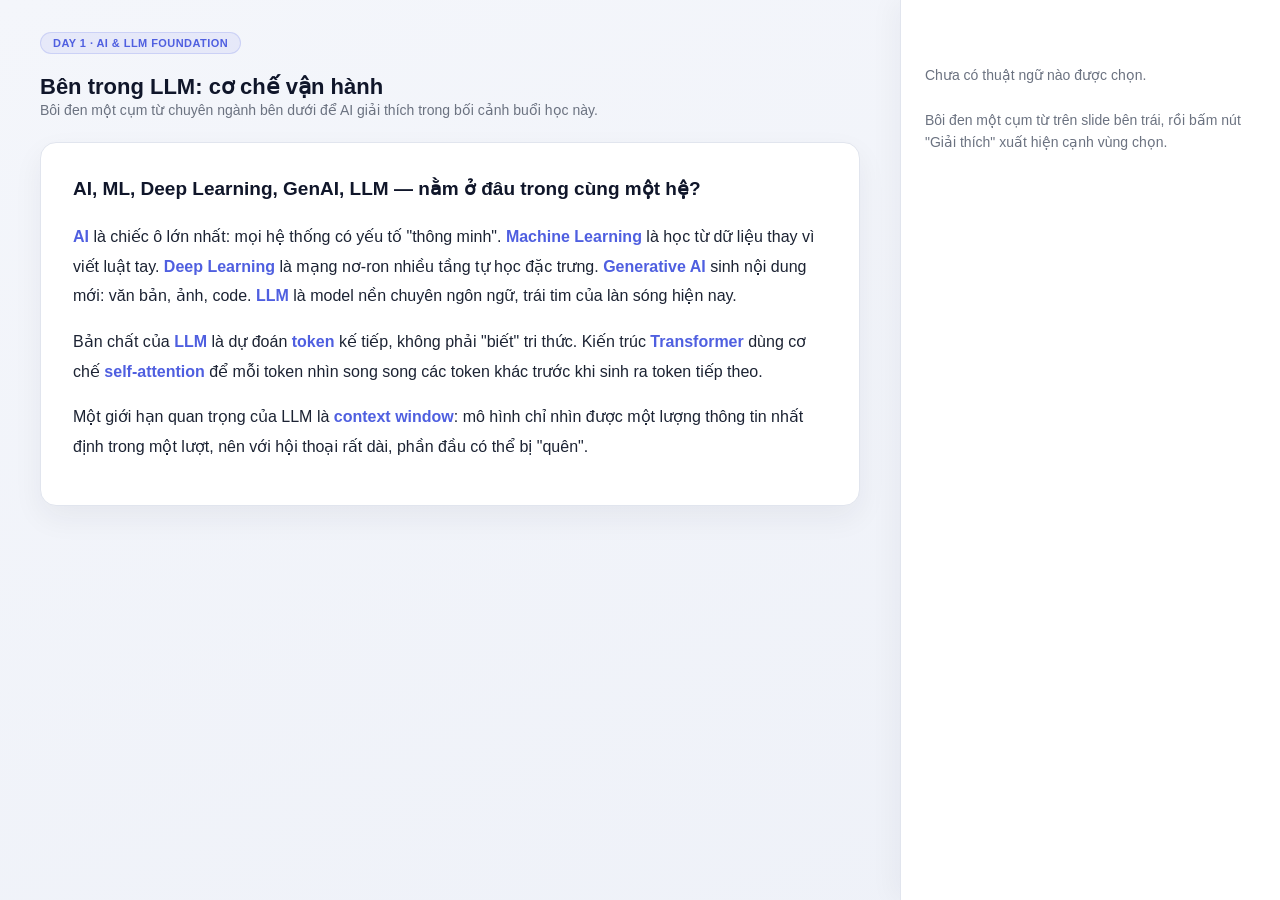
==== codebase/index.html @ a2ec8e0f "CP2: clickable flow - bôi đen thuật ngữ trên slide, AI giải thích trong bối cảnh bài giảng" ====
<!DOCTYPE html>
<html lang="vi">
<head>
<meta charset="UTF-8">
<meta name="viewport" content="width=device-width, initial-scale=1.0">
<title>Giải thích thuật ngữ trong bối cảnh bài giảng — Prototype CP2</title>
<style>
  :root {
    --bg-1: #f4f6fb;
    --bg-2: #eef1f8;
    --panel: #ffffff;
    --panel-2: #f4f6fb;
    --border: #e1e5ee;
    --text: #1c2333;
    --muted: #6b7280;
    --accent: #4f5fe0;
    --accent-soft: rgba(79,95,224,.08);
    --ok: #16a34a;
    --ok-soft: #ecfdf3;
    --warn: #b45309;
    --warn-soft: #fef6e8;
  }
  * { box-sizing: border-box; }
  body {
    margin: 0;
    font-family: -apple-system, "Segoe UI", Roboto, sans-serif;
    background: linear-gradient(160deg, var(--bg-1), var(--bg-2));
    color: var(--text);
    display: flex;
    min-height: 100vh;
  }
  .slide-pane {
    flex: 1.4;
    padding: 32px 40px;
    position: relative;
    overflow-y: auto;
  }
  .side-pane {
    flex: 1;
    max-width: 380px;
    border-left: 1px solid var(--border);
    padding: 24px;
    background: var(--panel);
    overflow-y: auto;
    box-shadow: -8px 0 24px rgba(28,35,51,.04);
  }
  .badge {
    display: inline-block;
    font-size: 11px;
    letter-spacing: .04em;
    text-transform: uppercase;
    color: var(--accent);
    background: var(--accent-soft);
    border: 1px solid rgba(79,95,224,.18);
    border-radius: 999px;
    padding: 4px 12px;
    margin-bottom: 16px;
    font-weight: 600;
  }
  h1 { font-size: 22px; margin: 4px 0 2px; color: #10162a; }
  .subtitle { color: var(--muted); font-size: 14px; margin-bottom: 24px; }
  .slide-card {
    background: var(--panel);
    border: 1px solid var(--border);
    border-radius: 16px;
    padding: 28px 32px;
    line-height: 1.85;
    font-size: 16px;
    box-shadow: 0 12px 30px rgba(28,35,51,.06);
  }
  .slide-card h2 { margin-top: 0; font-size: 19px; color: #10162a; }
  .slide-card strong { color: var(--accent); font-weight: 700; }

  #ask-btn {
    position: absolute;
    display: none;
    background: var(--accent);
    color: white;
    border: none;
    border-radius: 10px;
    padding: 9px 16px;
    font-size: 13px;
    font-weight: 600;
    cursor: pointer;
    box-shadow: 0 8px 20px rgba(79,95,224,.35);
    z-index: 20;
  }
  #ask-btn:hover { filter: brightness(1.06); }

  .side-pane h3 { font-size: 15px; margin-bottom: 4px; }
  .empty-state {
    color: var(--muted);
    font-size: 14px;
    margin-top: 40px;
    line-height: 1.6;
  }
  .term-chip {
    display: inline-block;
    background: var(--accent-soft);
    color: var(--accent);
    border: 1px solid rgba(79,95,224,.18);
    border-radius: 8px;
    padding: 4px 10px;
    font-size: 13px;
    font-weight: 700;
    margin-bottom: 12px;
  }
  .status-line {
    font-size: 12px;
    color: var(--muted);
    display: flex;
    align-items: center;
    gap: 6px;
    margin-bottom: 14px;
    font-weight: 600;
  }
  .dot { width: 6px; height: 6px; border-radius: 50%; background: var(--ok); }
  .dot.warn { background: var(--warn); }
  .explain-text { font-size: 14.5px; line-height: 1.7; color: #2a3145; }
  .citation {
    margin-top: 14px;
    font-size: 12.5px;
    color: #445;
    background: var(--panel-2);
    border-left: 3px solid var(--accent);
    padding: 8px 10px;
    border-radius: 0 8px 8px 0;
  }
  .fallback {
    border-left: 3px solid var(--warn);
    background: var(--warn-soft);
    padding: 8px 10px;
    border-radius: 0 8px 8px 0;
    font-size: 13px;
    color: #7a4a10;
    margin-top: 14px;
  }
  .feedback-row {
    margin-top: 20px;
    display: flex;
    gap: 8px;
  }
  .feedback-row button {
    background: var(--panel-2);
    border: 1px solid var(--border);
    color: var(--text);
    border-radius: 8px;
    padding: 6px 12px;
    cursor: pointer;
    font-size: 13px;
  }
  .feedback-row button.active { border-color: var(--accent); color: var(--accent); background: var(--accent-soft); }
  .loading {
    display: flex;
    align-items: center;
    gap: 8px;
    color: var(--muted);
    font-size: 13px;
  }
  .spinner {
    width: 14px; height: 14px;
    border: 2px solid var(--border);
    border-top-color: var(--accent);
    border-radius: 50%;
    animation: spin .7s linear infinite;
  }
  @keyframes spin { to { transform: rotate(360deg); } }
  ::selection { background: rgba(79,95,224,.18); }
</style>
</head>
<body>

  <div class="slide-pane" id="slide-pane">
    <div class="badge">Day 1 · AI &amp; LLM Foundation</div>
    <h1>Bên trong LLM: cơ chế vận hành</h1>
    <div class="subtitle">Bôi đen một cụm từ chuyên ngành bên dưới để AI giải thích trong bối cảnh buổi học này.</div>

    <div class="slide-card" id="slide-content">
      <h2>AI, ML, Deep Learning, GenAI, LLM — nằm ở đâu trong cùng một hệ?</h2>
      <p>
        <strong>AI</strong> là chiếc ô lớn nhất: mọi hệ thống có yếu tố "thông minh".
        <strong>Machine Learning</strong> là học từ dữ liệu thay vì viết luật tay.
        <strong>Deep Learning</strong> là mạng nơ-ron nhiều tầng tự học đặc trưng.
        <strong>Generative AI</strong> sinh nội dung mới: văn bản, ảnh, code.
        <strong>LLM</strong> là model nền chuyên ngôn ngữ, trái tim của làn sóng hiện nay.
      </p>
      <p>
        Bản chất của <strong>LLM</strong> là dự đoán <strong>token</strong> kế tiếp, không phải "biết" tri thức.
        Kiến trúc <strong>Transformer</strong> dùng cơ chế <strong>self-attention</strong> để mỗi token nhìn song song
        các token khác trước khi sinh ra token tiếp theo.
      </p>
      <p>
        Một giới hạn quan trọng của LLM là <strong>context window</strong>: mô hình chỉ nhìn được một lượng
        thông tin nhất định trong một lượt, nên với hội thoại rất dài, phần đầu có thể bị "quên".
      </p>
    </div>
  </div>

  <button id="ask-btn">✨ Giải thích trong bối cảnh bài giảng</button>

  <div class="side-pane" id="side-pane">
    <div class="empty-state">
      Chưa có thuật ngữ nào được chọn.<br><br>
      Bôi đen một cụm từ trên slide bên trái, rồi bấm nút "Giải thích" xuất hiện cạnh vùng chọn.
    </div>
  </div>

<script>
const TERM_KB = {
  "llm": {
    canonical: "LLM (Large Language Model)",
    explanation: "Trong buổi học này, giảng viên gọi LLM là \"trái tim\" của làn sóng AI hiện đại — bản thân nó không lưu tri thức như một cuốn từ điển, mà liên tục dự đoán từ (token) tiếp theo dựa trên xác suất đã học từ dữ liệu khổng lồ.",
    citation: "Day 1 — Foundation, đoạn [T06-126]",
    confidence: "high"
  },
  "token": {
    canonical: "Token",
    explanation: "Giảng viên giải thích: LLM không xử lý theo \"chữ\" mà theo token — đơn vị nhỏ hơn một từ. Mỗi lượt, mô hình dự đoán xác suất token kế tiếp, sinh ra token đó, nối vào chuỗi, rồi lặp lại. Tiếng Việt thường tốn nhiều token hơn tiếng Anh cho cùng một câu.",
    citation: "Day 1 — Foundation, đoạn [T04-047], [T06-134]",
    confidence: "high"
  },
  "context window": {
    canonical: "Context window",
    explanation: "Đây là giới hạn lượng thông tin mô hình có thể \"nhìn\" cùng lúc trong một lượt. Giảng viên ví von: nhu cầu con người là đọc cả tỷ cuốn sách mà không quên, nhưng context window chính là ranh giới khiến mô hình bắt đầu quên khi hội thoại/tài liệu quá dài.",
    citation: "Day 1 — Foundation, đoạn [T06-149]",
    confidence: "high"
  },
  "self-attention": {
    canonical: "Self-attention",
    explanation: "Là cơ chế cốt lõi bên trong kiến trúc Transformer: mỗi token \"nhìn\" tất cả token khác cùng lúc (song song), thay vì đọc tuần tự từng từ một — đây là điểm giảng viên nhấn mạnh là từ khóa quan trọng nhất của phần này.",
    citation: "Day 1 — Foundation, đoạn [T06-126]",
    confidence: "high"
  },
  "transformer": {
    canonical: "Transformer",
    explanation: "Là kiến trúc nền phía sau các LLM hiện nay — giảng viên mô tả nó vận hành theo vòng lặp: dự đoán token tiếp theo → sinh ra → nối vào chuỗi → lặp lại đến khi hoàn tất.",
    citation: "Day 1 — Foundation, đoạn [T04-047]",
    confidence: "high"
  }
};

function normalize(str) {
  return str.trim().toLowerCase().replace(/\s+/g, " ");
}

function lookupTerm(rawText) {
  const key = normalize(rawText);
  if (TERM_KB[key]) return TERM_KB[key];
  const found = Object.keys(TERM_KB).find(k => key.includes(k) || k.includes(key));
  return found ? TERM_KB[found] : null;
}

const askBtn = document.getElementById("ask-btn");
const slidePane = document.getElementById("slide-pane");
const sidePane = document.getElementById("side-pane");
let pendingSelection = "";

document.addEventListener("mouseup", (e) => {
  const sel = window.getSelection();
  const text = sel.toString().trim();

  if (!text || text.length < 2 || !slidePane.contains(sel.anchorNode)) {
    askBtn.style.display = "none";
    return;
  }

  pendingSelection = text;
  const range = sel.getRangeAt(0);
  const rect = range.getBoundingClientRect();
  askBtn.style.left = `${rect.left + window.scrollX}px`;
  askBtn.style.top = `${rect.bottom + window.scrollY + 8}px`;
  askBtn.style.display = "block";
});

askBtn.addEventListener("click", () => {
  const term = pendingSelection;
  askBtn.style.display = "none";
  renderLoading(term);
  setTimeout(() => renderResult(term), 700);
});

function renderLoading(term) {
  sidePane.innerHTML = `
    <div class="term-chip">${escapeHtml(term)}</div>
    <div class="loading"><div class="spinner"></div> Đang tra trong transcript buổi học…</div>
  `;
}

function renderResult(term) {
  const hit = lookupTerm(term);

  if (hit) {
    sidePane.innerHTML = `
      <div class="term-chip">${escapeHtml(hit.canonical)}</div>
      <div class="status-line"><span class="dot"></span> Có căn cứ trong bài giảng</div>
      <div class="explain-text">${escapeHtml(hit.explanation)}</div>
      <div class="citation">📄 Trích từ: ${escapeHtml(hit.citation)}</div>
      ${feedbackRow()}
    `;
  } else {
    sidePane.innerHTML = `
      <div class="term-chip">${escapeHtml(term)}</div>
      <div class="status-line"><span class="dot warn"></span> Không đủ căn cứ</div>
      <div class="explain-text">Mình chưa tìm thấy thuật ngữ này được nhắc tới trong buổi học đang xem, nên mình không đoán nghĩa để tránh giải thích sai.</div>
      <div class="fallback">Gợi ý: hỏi lại TA trên Discord, hoặc kiểm tra xem thuật ngữ này có ở một buổi học khác không.</div>
      ${feedbackRow()}
    `;
  }
}

function feedbackRow() {
  return `
    <div class="feedback-row">
      <button onclick="markFeedback(this,'up')">👍 Hữu ích</button>
      <button onclick="markFeedback(this,'down')">👎 Chưa đúng</button>
    </div>
  `;
}

function markFeedback(btn, kind) {
  const row = btn.parentElement;
  [...row.children].forEach(b => b.classList.remove("active"));
  btn.classList.add("active");
  console.log("feedback:", kind);
}

function escapeHtml(s) {
  const d = document.createElement("div");
  d.textContent = s;
  return d.innerHTML;
}
</script>
</body>
</html>
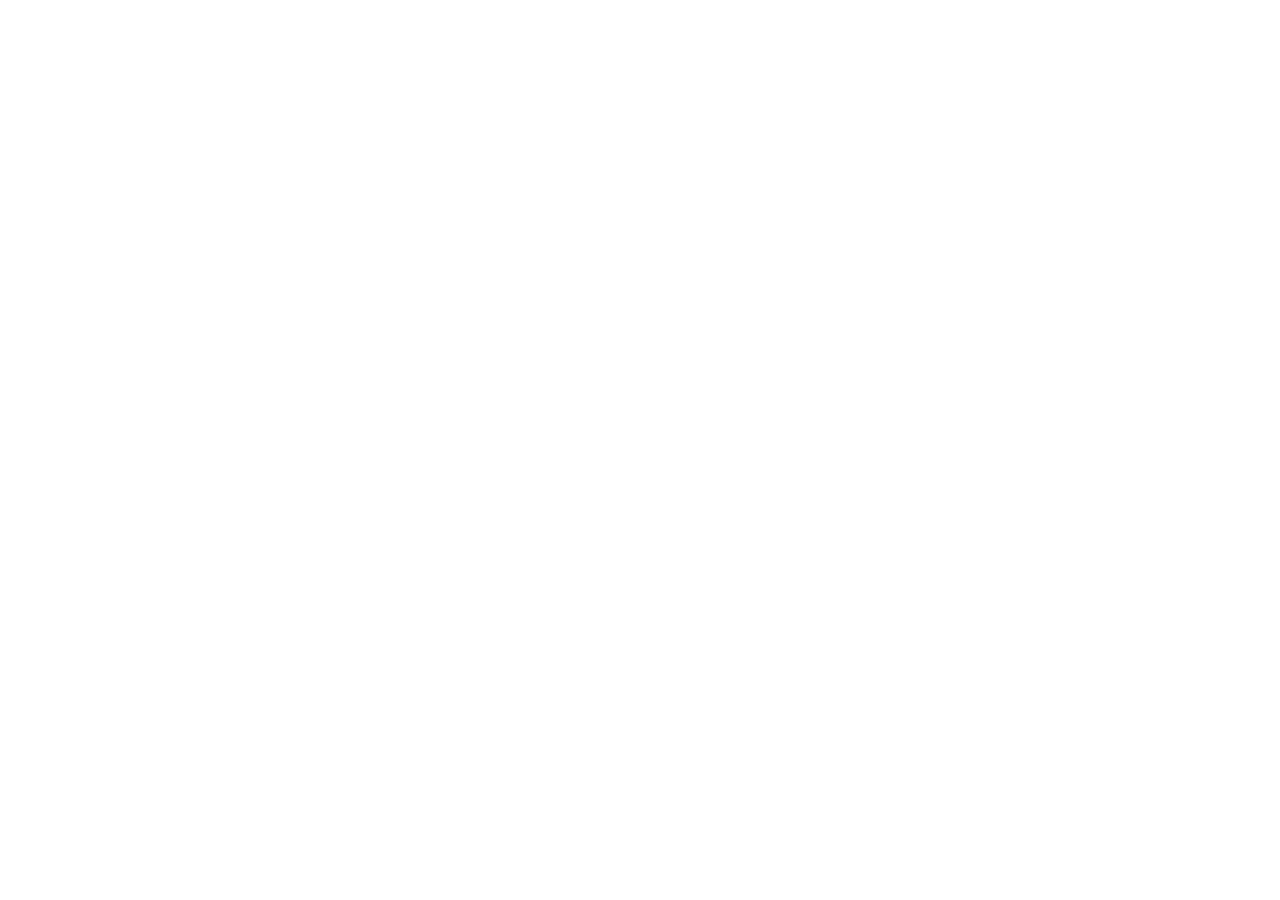
==== commit 6f1771ac: "feat: initialize scaffolded learning dashboard with PDF slide viewer and LLM-powered bridge widget" ====
--- a/codebase/index.html
+++ b/codebase/index.html
@@ -1,334 +1,44 @@
 <!DOCTYPE html>
 <html lang="vi">
-<head>
-<meta charset="UTF-8">
-<meta name="viewport" content="width=device-width, initial-scale=1.0">
-<title>Giải thích thuật ngữ trong bối cảnh bài giảng — Prototype CP2</title>
-<style>
-  :root {
-    --bg-1: #f4f6fb;
-    --bg-2: #eef1f8;
-    --panel: #ffffff;
-    --panel-2: #f4f6fb;
-    --border: #e1e5ee;
-    --text: #1c2333;
-    --muted: #6b7280;
-    --accent: #4f5fe0;
-    --accent-soft: rgba(79,95,224,.08);
-    --ok: #16a34a;
-    --ok-soft: #ecfdf3;
-    --warn: #b45309;
-    --warn-soft: #fef6e8;
-  }
-  * { box-sizing: border-box; }
-  body {
-    margin: 0;
-    font-family: -apple-system, "Segoe UI", Roboto, sans-serif;
-    background: linear-gradient(160deg, var(--bg-1), var(--bg-2));
-    color: var(--text);
-    display: flex;
-    min-height: 100vh;
-  }
-  .slide-pane {
-    flex: 1.4;
-    padding: 32px 40px;
-    position: relative;
-    overflow-y: auto;
-  }
-  .side-pane {
-    flex: 1;
-    max-width: 380px;
-    border-left: 1px solid var(--border);
-    padding: 24px;
-    background: var(--panel);
-    overflow-y: auto;
-    box-shadow: -8px 0 24px rgba(28,35,51,.04);
-  }
-  .badge {
-    display: inline-block;
-    font-size: 11px;
-    letter-spacing: .04em;
-    text-transform: uppercase;
-    color: var(--accent);
-    background: var(--accent-soft);
-    border: 1px solid rgba(79,95,224,.18);
-    border-radius: 999px;
-    padding: 4px 12px;
-    margin-bottom: 16px;
-    font-weight: 600;
-  }
-  h1 { font-size: 22px; margin: 4px 0 2px; color: #10162a; }
-  .subtitle { color: var(--muted); font-size: 14px; margin-bottom: 24px; }
-  .slide-card {
-    background: var(--panel);
-    border: 1px solid var(--border);
-    border-radius: 16px;
-    padding: 28px 32px;
-    line-height: 1.85;
-    font-size: 16px;
-    box-shadow: 0 12px 30px rgba(28,35,51,.06);
-  }
-  .slide-card h2 { margin-top: 0; font-size: 19px; color: #10162a; }
-  .slide-card strong { color: var(--accent); font-weight: 700; }
-
-  #ask-btn {
-    position: absolute;
-    display: none;
-    background: var(--accent);
-    color: white;
-    border: none;
-    border-radius: 10px;
-    padding: 9px 16px;
-    font-size: 13px;
-    font-weight: 600;
-    cursor: pointer;
-    box-shadow: 0 8px 20px rgba(79,95,224,.35);
-    z-index: 20;
-  }
-  #ask-btn:hover { filter: brightness(1.06); }
-
-  .side-pane h3 { font-size: 15px; margin-bottom: 4px; }
-  .empty-state {
-    color: var(--muted);
-    font-size: 14px;
-    margin-top: 40px;
-    line-height: 1.6;
-  }
-  .term-chip {
-    display: inline-block;
-    background: var(--accent-soft);
-    color: var(--accent);
-    border: 1px solid rgba(79,95,224,.18);
-    border-radius: 8px;
-    padding: 4px 10px;
-    font-size: 13px;
-    font-weight: 700;
-    margin-bottom: 12px;
-  }
-  .status-line {
-    font-size: 12px;
-    color: var(--muted);
-    display: flex;
-    align-items: center;
-    gap: 6px;
-    margin-bottom: 14px;
-    font-weight: 600;
-  }
-  .dot { width: 6px; height: 6px; border-radius: 50%; background: var(--ok); }
-  .dot.warn { background: var(--warn); }
-  .explain-text { font-size: 14.5px; line-height: 1.7; color: #2a3145; }
-  .citation {
-    margin-top: 14px;
-    font-size: 12.5px;
-    color: #445;
-    background: var(--panel-2);
-    border-left: 3px solid var(--accent);
-    padding: 8px 10px;
-    border-radius: 0 8px 8px 0;
-  }
-  .fallback {
-    border-left: 3px solid var(--warn);
-    background: var(--warn-soft);
-    padding: 8px 10px;
-    border-radius: 0 8px 8px 0;
-    font-size: 13px;
-    color: #7a4a10;
-    margin-top: 14px;
-  }
-  .feedback-row {
-    margin-top: 20px;
-    display: flex;
-    gap: 8px;
-  }
-  .feedback-row button {
-    background: var(--panel-2);
-    border: 1px solid var(--border);
-    color: var(--text);
-    border-radius: 8px;
-    padding: 6px 12px;
-    cursor: pointer;
-    font-size: 13px;
-  }
-  .feedback-row button.active { border-color: var(--accent); color: var(--accent); background: var(--accent-soft); }
-  .loading {
-    display: flex;
-    align-items: center;
-    gap: 8px;
-    color: var(--muted);
-    font-size: 13px;
-  }
-  .spinner {
-    width: 14px; height: 14px;
-    border: 2px solid var(--border);
-    border-top-color: var(--accent);
-    border-radius: 50%;
-    animation: spin .7s linear infinite;
-  }
-  @keyframes spin { to { transform: rotate(360deg); } }
-  ::selection { background: rgba(79,95,224,.18); }
-</style>
-</head>
-<body>
-
-  <div class="slide-pane" id="slide-pane">
-    <div class="badge">Day 1 · AI &amp; LLM Foundation</div>
-    <h1>Bên trong LLM: cơ chế vận hành</h1>
-    <div class="subtitle">Bôi đen một cụm từ chuyên ngành bên dưới để AI giải thích trong bối cảnh buổi học này.</div>
-
-    <div class="slide-card" id="slide-content">
-      <h2>AI, ML, Deep Learning, GenAI, LLM — nằm ở đâu trong cùng một hệ?</h2>
-      <p>
-        <strong>AI</strong> là chiếc ô lớn nhất: mọi hệ thống có yếu tố "thông minh".
-        <strong>Machine Learning</strong> là học từ dữ liệu thay vì viết luật tay.
-        <strong>Deep Learning</strong> là mạng nơ-ron nhiều tầng tự học đặc trưng.
-        <strong>Generative AI</strong> sinh nội dung mới: văn bản, ảnh, code.
-        <strong>LLM</strong> là model nền chuyên ngôn ngữ, trái tim của làn sóng hiện nay.
-      </p>
-      <p>
-        Bản chất của <strong>LLM</strong> là dự đoán <strong>token</strong> kế tiếp, không phải "biết" tri thức.
-        Kiến trúc <strong>Transformer</strong> dùng cơ chế <strong>self-attention</strong> để mỗi token nhìn song song
-        các token khác trước khi sinh ra token tiếp theo.
-      </p>
-      <p>
-        Một giới hạn quan trọng của LLM là <strong>context window</strong>: mô hình chỉ nhìn được một lượng
-        thông tin nhất định trong một lượt, nên với hội thoại rất dài, phần đầu có thể bị "quên".
-      </p>
-    </div>
-  </div>
-
-  <button id="ask-btn">✨ Giải thích trong bối cảnh bài giảng</button>
-
-  <div class="side-pane" id="side-pane">
-    <div class="empty-state">
-      Chưa có thuật ngữ nào được chọn.<br><br>
-      Bôi đen một cụm từ trên slide bên trái, rồi bấm nút "Giải thích" xuất hiện cạnh vùng chọn.
-    </div>
-  </div>
-
-<script>
-const TERM_KB = {
-  "llm": {
-    canonical: "LLM (Large Language Model)",
-    explanation: "Trong buổi học này, giảng viên gọi LLM là \"trái tim\" của làn sóng AI hiện đại — bản thân nó không lưu tri thức như một cuốn từ điển, mà liên tục dự đoán từ (token) tiếp theo dựa trên xác suất đã học từ dữ liệu khổng lồ.",
-    citation: "Day 1 — Foundation, đoạn [T06-126]",
-    confidence: "high"
-  },
-  "token": {
-    canonical: "Token",
-    explanation: "Giảng viên giải thích: LLM không xử lý theo \"chữ\" mà theo token — đơn vị nhỏ hơn một từ. Mỗi lượt, mô hình dự đoán xác suất token kế tiếp, sinh ra token đó, nối vào chuỗi, rồi lặp lại. Tiếng Việt thường tốn nhiều token hơn tiếng Anh cho cùng một câu.",
-    citation: "Day 1 — Foundation, đoạn [T04-047], [T06-134]",
-    confidence: "high"
-  },
-  "context window": {
-    canonical: "Context window",
-    explanation: "Đây là giới hạn lượng thông tin mô hình có thể \"nhìn\" cùng lúc trong một lượt. Giảng viên ví von: nhu cầu con người là đọc cả tỷ cuốn sách mà không quên, nhưng context window chính là ranh giới khiến mô hình bắt đầu quên khi hội thoại/tài liệu quá dài.",
-    citation: "Day 1 — Foundation, đoạn [T06-149]",
-    confidence: "high"
-  },
-  "self-attention": {
-    canonical: "Self-attention",
-    explanation: "Là cơ chế cốt lõi bên trong kiến trúc Transformer: mỗi token \"nhìn\" tất cả token khác cùng lúc (song song), thay vì đọc tuần tự từng từ một — đây là điểm giảng viên nhấn mạnh là từ khóa quan trọng nhất của phần này.",
-    citation: "Day 1 — Foundation, đoạn [T06-126]",
-    confidence: "high"
-  },
-  "transformer": {
-    canonical: "Transformer",
-    explanation: "Là kiến trúc nền phía sau các LLM hiện nay — giảng viên mô tả nó vận hành theo vòng lặp: dự đoán token tiếp theo → sinh ra → nối vào chuỗi → lặp lại đến khi hoàn tất.",
-    citation: "Day 1 — Foundation, đoạn [T04-047]",
-    confidence: "high"
-  }
-};
-
-function normalize(str) {
-  return str.trim().toLowerCase().replace(/\s+/g, " ");
-}
-
-function lookupTerm(rawText) {
-  const key = normalize(rawText);
-  if (TERM_KB[key]) return TERM_KB[key];
-  const found = Object.keys(TERM_KB).find(k => key.includes(k) || k.includes(key));
-  return found ? TERM_KB[found] : null;
-}
-
-const askBtn = document.getElementById("ask-btn");
-const slidePane = document.getElementById("slide-pane");
-const sidePane = document.getElementById("side-pane");
-let pendingSelection = "";
-
-document.addEventListener("mouseup", (e) => {
-  const sel = window.getSelection();
-  const text = sel.toString().trim();
-
-  if (!text || text.length < 2 || !slidePane.contains(sel.anchorNode)) {
-    askBtn.style.display = "none";
-    return;
-  }
-
-  pendingSelection = text;
-  const range = sel.getRangeAt(0);
-  const rect = range.getBoundingClientRect();
-  askBtn.style.left = `${rect.left + window.scrollX}px`;
-  askBtn.style.top = `${rect.bottom + window.scrollY + 8}px`;
-  askBtn.style.display = "block";
-});
-
-askBtn.addEventListener("click", () => {
-  const term = pendingSelection;
-  askBtn.style.display = "none";
-  renderLoading(term);
-  setTimeout(() => renderResult(term), 700);
-});
-
-function renderLoading(term) {
-  sidePane.innerHTML = `
-    <div class="term-chip">${escapeHtml(term)}</div>
-    <div class="loading"><div class="spinner"></div> Đang tra trong transcript buổi học…</div>
-  `;
-}
-
-function renderResult(term) {
-  const hit = lookupTerm(term);
-
-  if (hit) {
-    sidePane.innerHTML = `
-      <div class="term-chip">${escapeHtml(hit.canonical)}</div>
-      <div class="status-line"><span class="dot"></span> Có căn cứ trong bài giảng</div>
-      <div class="explain-text">${escapeHtml(hit.explanation)}</div>
-      <div class="citation">📄 Trích từ: ${escapeHtml(hit.citation)}</div>
-      ${feedbackRow()}
-    `;
-  } else {
-    sidePane.innerHTML = `
-      <div class="term-chip">${escapeHtml(term)}</div>
-      <div class="status-line"><span class="dot warn"></span> Không đủ căn cứ</div>
-      <div class="explain-text">Mình chưa tìm thấy thuật ngữ này được nhắc tới trong buổi học đang xem, nên mình không đoán nghĩa để tránh giải thích sai.</div>
-      <div class="fallback">Gợi ý: hỏi lại TA trên Discord, hoặc kiểm tra xem thuật ngữ này có ở một buổi học khác không.</div>
-      ${feedbackRow()}
-    `;
-  }
-}
-
-function feedbackRow() {
-  return `
-    <div class="feedback-row">
-      <button onclick="markFeedback(this,'up')">👍 Hữu ích</button>
-      <button onclick="markFeedback(this,'down')">👎 Chưa đúng</button>
-    </div>
-  `;
-}
-
-function markFeedback(btn, kind) {
-  const row = btn.parentElement;
-  [...row.children].forEach(b => b.classList.remove("active"));
-  btn.classList.add("active");
-  console.log("feedback:", kind);
-}
-
-function escapeHtml(s) {
-  const d = document.createElement("div");
-  d.textContent = s;
-  return d.innerHTML;
-}
-</script>
-</body>
-</html>+  <head>
+    <meta charset="UTF-8" />
+    <link rel="icon" type="image/svg+xml" href="/vite.svg" />
+    <meta name="viewport" content="width=device-width, initial-scale=1.0" />
+    <title>VLearn - AI Learning Bridge Agent</title>
+    <!-- Tailwind CSS CDN for instant utility processing -->
+    <script src="https://cdn.tailwindcss.com"></script>
+    <script>
+      tailwind.config = {
+        theme: {
+          extend: {
+            colors: {
+              vlearn: {
+                navy: '#0f2b5c',
+                navyHover: '#1b365d',
+                red: '#e11d48',
+                teal: '#00a884',
+                tealLight: '#e6f4f1'
+              }
+            }
+          }
+        }
+      }
+    </script>
+    <!-- Google Fonts -->
+    <link rel="preconnect" href="https://fonts.googleapis.com">
+    <link rel="preconnect" href="https://fonts.gstatic.com" crossorigin>
+    <link href="https://fonts.googleapis.com/css2?family=Inter:wght@300;400;500;600;700&family=Outfit:wght@500;600;700&display=swap" rel="stylesheet">
+    
+    <!-- PDF.js CDN for Ultra-Clean White Background Slide Canvas -->
+    <script src="https://cdnjs.cloudflare.com/ajax/libs/pdf.js/3.11.174/pdf.min.js"></script>
+    <script>
+      if (window.pdfjsLib) {
+        window.pdfjsLib.GlobalWorkerOptions.workerSrc = 'https://cdnjs.cloudflare.com/ajax/libs/pdf.js/3.11.174/pdf.worker.min.js';
+      }
+    </script>
+  </head>
+  <body class="bg-[#ffffff] text-[#0f172a] antialiased" style="background-color: #ffffff;">
+    <div id="root"></div>
+    <script type="module" src="/src/main.jsx"></script>
+  </body>
+</html>
